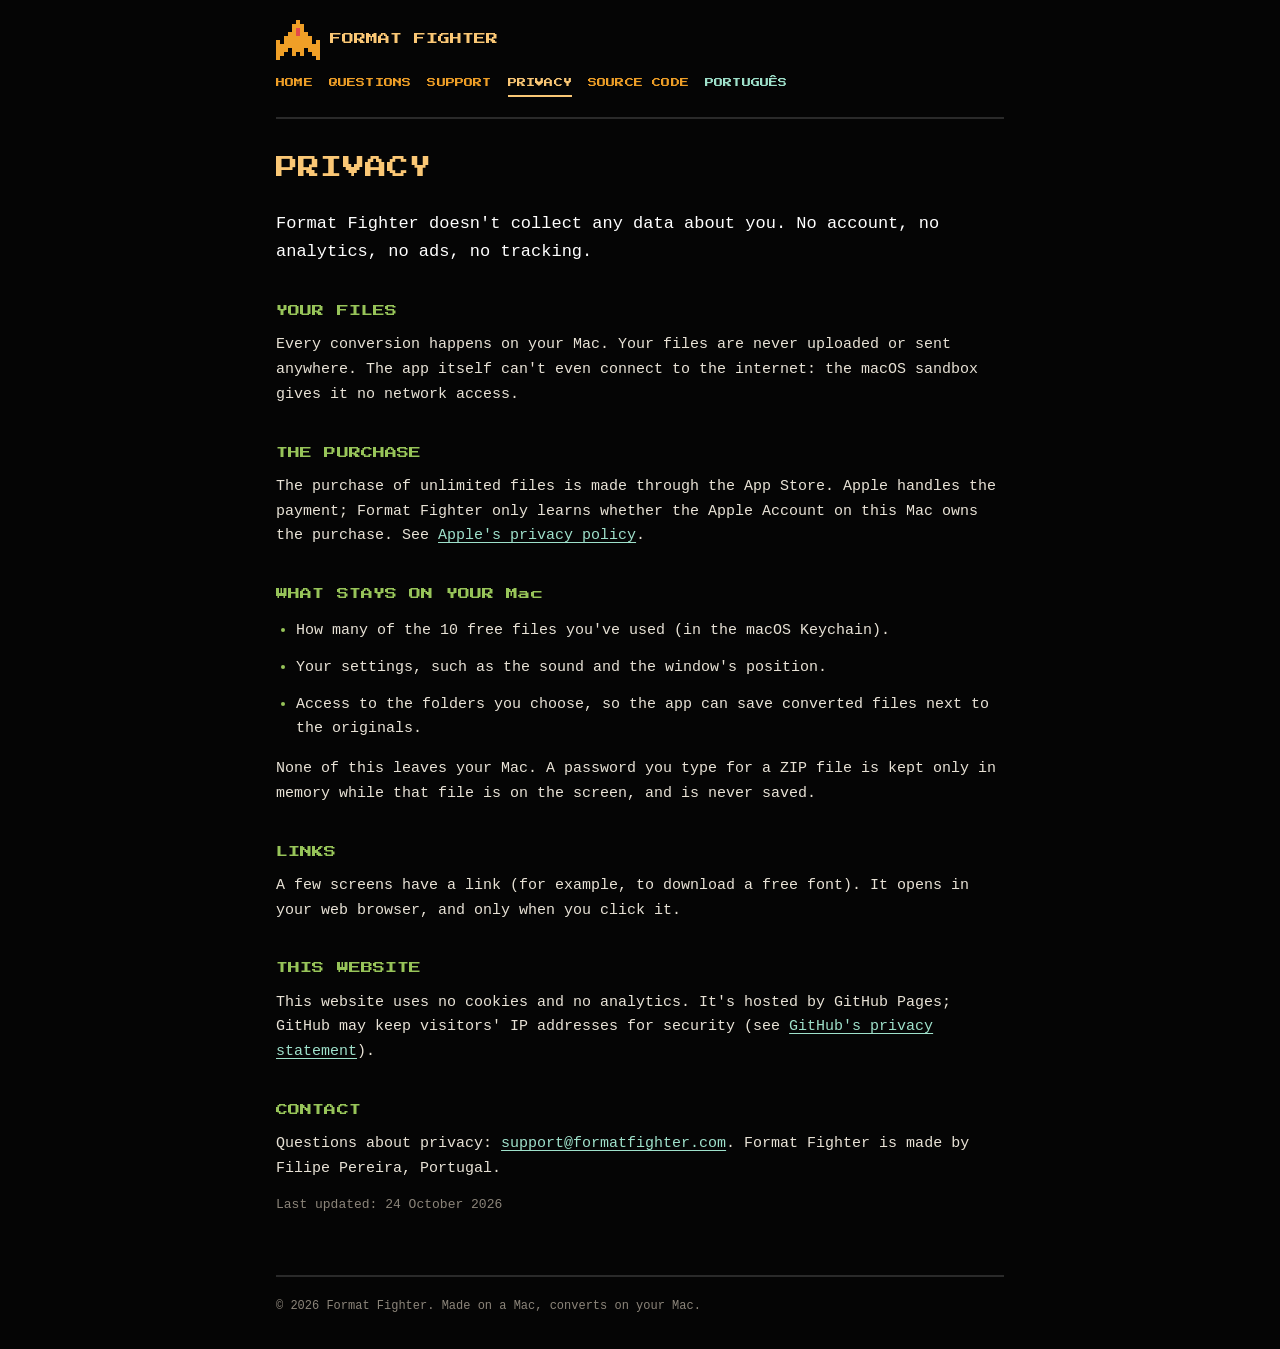
==== privacy.html @ f685d794 "Website for Format Fighter 1.0" ====
<!doctype html>
<html lang="en">
<head>
<meta charset="utf-8">
<meta name="viewport" content="width=device-width, initial-scale=1">
<title>Privacy — Format Fighter</title>
<link rel="stylesheet" href="style.css">
<link rel="alternate" hreflang="pt-PT" href="pt/privacy.html">
</head>
<body>
<header>
  <a class="brand" href="index.html"><svg class="ship" viewBox="0 0 11 10" width="44" height="40" shape-rendering="crispEdges" aria-hidden="true"><rect class="h" x="5" y="0" width="1" height="1"/><rect class="h" x="4" y="1" width="1" height="1"/><rect class="h" x="5" y="1" width="1" height="1"/><rect class="h" x="6" y="1" width="1" height="1"/><rect class="h" x="4" y="2" width="1" height="1"/><rect class="c" x="5" y="2" width="1" height="1"/><rect class="h" x="6" y="2" width="1" height="1"/><rect class="h" x="3" y="3" width="1" height="1"/><rect class="h" x="4" y="3" width="1" height="1"/><rect class="c" x="5" y="3" width="1" height="1"/><rect class="h" x="6" y="3" width="1" height="1"/><rect class="h" x="7" y="3" width="1" height="1"/><rect class="h" x="2" y="4" width="1" height="1"/><rect class="h" x="3" y="4" width="1" height="1"/><rect class="h" x="4" y="4" width="1" height="1"/><rect class="h" x="5" y="4" width="1" height="1"/><rect class="h" x="6" y="4" width="1" height="1"/><rect class="h" x="7" y="4" width="1" height="1"/><rect class="h" x="8" y="4" width="1" height="1"/><rect class="h" x="0" y="5" width="1" height="1"/><rect class="h" x="2" y="5" width="1" height="1"/><rect class="h" x="3" y="5" width="1" height="1"/><rect class="h" x="4" y="5" width="1" height="1"/><rect class="h" x="5" y="5" width="1" height="1"/><rect class="h" x="6" y="5" width="1" height="1"/><rect class="h" x="7" y="5" width="1" height="1"/><rect class="h" x="8" y="5" width="1" height="1"/><rect class="h" x="10" y="5" width="1" height="1"/><rect class="h" x="0" y="6" width="1" height="1"/><rect class="h" x="1" y="6" width="1" height="1"/><rect class="h" x="2" y="6" width="1" height="1"/><rect class="h" x="3" y="6" width="1" height="1"/><rect class="h" x="4" y="6" width="1" height="1"/><rect class="h" x="5" y="6" width="1" height="1"/><rect class="h" x="6" y="6" width="1" height="1"/><rect class="h" x="7" y="6" width="1" height="1"/><rect class="h" x="8" y="6" width="1" height="1"/><rect class="h" x="9" y="6" width="1" height="1"/><rect class="h" x="10" y="6" width="1" height="1"/><rect class="h" x="0" y="7" width="1" height="1"/><rect class="h" x="1" y="7" width="1" height="1"/><rect class="h" x="2" y="7" width="1" height="1"/><rect class="h" x="4" y="7" width="1" height="1"/><rect class="h" x="5" y="7" width="1" height="1"/><rect class="h" x="6" y="7" width="1" height="1"/><rect class="h" x="8" y="7" width="1" height="1"/><rect class="h" x="9" y="7" width="1" height="1"/><rect class="h" x="10" y="7" width="1" height="1"/><rect class="h" x="0" y="8" width="1" height="1"/><rect class="h" x="1" y="8" width="1" height="1"/><rect class="h" x="4" y="8" width="1" height="1"/><rect class="h" x="6" y="8" width="1" height="1"/><rect class="h" x="9" y="8" width="1" height="1"/><rect class="h" x="10" y="8" width="1" height="1"/><rect class="h" x="0" y="9" width="1" height="1"/><rect class="h" x="10" y="9" width="1" height="1"/></svg><span>FORMAT FIGHTER</span></a>
  <nav><a href="index.html">HOME</a><a href="faq.html">QUESTIONS</a><a href="support.html">SUPPORT</a><a href="privacy.html" aria-current="page">PRIVACY</a><a href="source.html">SOURCE CODE</a><a class="lang" href="pt/privacy.html" hreflang="pt-PT">PORTUGUÊS</a></nav>
</header>
<main>
<h1>PRIVACY</h1>
<p class="big">Format Fighter doesn't collect any data about you. No account, no analytics, no ads, no tracking.</p>
<h2>YOUR FILES</h2>
<p>Every conversion happens on your Mac. Your files are never uploaded or sent anywhere. The app itself can't even connect to the internet: the macOS sandbox gives it no network access.</p>
<h2>THE PURCHASE</h2>
<p>The purchase of unlimited files is made through the App Store. Apple handles the payment; Format Fighter only learns whether the Apple Account on this Mac owns the purchase. See <a href="https://www.apple.com/legal/privacy/">Apple's privacy policy</a>.</p>
<h2>WHAT STAYS ON YOUR Mac</h2>
<ul>
<li>How many of the 10 free files you've used (in the macOS Keychain).</li>
<li>Your settings, such as the sound and the window's position.</li>
<li>Access to the folders you choose, so the app can save converted files next to the originals.</li>
</ul>
<p>None of this leaves your Mac. A password you type for a ZIP file is kept only in memory while that file is on the screen, and is never saved.</p>
<h2>LINKS</h2>
<p>A few screens have a link (for example, to download a free font). It opens in your web browser, and only when you click it.</p>
<h2>THIS WEBSITE</h2>
<p>This website uses no cookies and no analytics. It's hosted by GitHub Pages; GitHub may keep visitors' IP addresses for security (see <a href="https://docs.github.com/site-policy/privacy-policies/github-general-privacy-statement">GitHub's privacy statement</a>).</p>
<h2>CONTACT</h2>
<p>Questions about privacy: <a href="mailto:support@formatfighter.com">support@formatfighter.com</a>. Format Fighter is made by Filipe Pereira, Portugal.</p>
<p class="note">Last updated: 24 October 2026</p>
</main>
<footer>© 2026 Format Fighter. Made on a Mac, converts on your Mac.</footer>
</body>
</html>
---- style.css ----
/* Format Fighter website: the app's arcade palette (CLAUDE.md §3). */
@font-face {
  font-family: "Format Fighter Arcade";
  src: url("fonts/FormatFighterArcade-Regular.ttf") format("truetype");
  font-display: swap;
}
:root {
  --bg: #050505; --amber-light: #FAC775; --amber: #EF9F27; --red: #E24B4A;
  --green: #97C459; --cyan: #9FE1CB; --text: #E8E2D6; --dim: #8C857A;
  --arcade: "Format Fighter Arcade", ui-monospace, Menlo, monospace;
  color-scheme: dark;
}
* { box-sizing: border-box; }
html { background: var(--bg); }
body {
  margin: 0 auto; max-width: 760px; padding: 0 16px;
  background: var(--bg); color: var(--text);
  font: 15px/1.65 ui-monospace, Menlo, monospace;
  -webkit-font-smoothing: antialiased;
}
header {
  display: flex; flex-wrap: wrap; align-items: center; justify-content: space-between;
  gap: 12px; padding: 20px 0; border-bottom: 2px solid #2a2a2a;
}
.brand { display: flex; align-items: center; gap: 10px; text-decoration: none; }
.brand span { font-family: var(--arcade); font-size: 12px; color: var(--amber-light); }
nav { display: flex; flex-wrap: wrap; gap: 6px 16px; }
nav a {
  font-family: var(--arcade); font-size: 9px; color: var(--amber); text-decoration: none;
  padding: 4px 0; letter-spacing: 0.02em;
}
nav a[aria-current="page"] { color: var(--amber-light); border-bottom: 2px solid var(--amber-light); }
nav a:hover { color: var(--amber-light); }
nav a.lang { color: var(--cyan); }
main { padding: 32px 0 48px; }
h1, h2, h3, .subtitle, .soon, th {
  font-family: var(--arcade); font-weight: normal; line-height: 1.6; letter-spacing: 0.01em;
}
h1 { font-size: 22px; color: var(--amber-light); margin: 0 0 24px; }
h2 { font-size: 12px; color: var(--green); margin: 36px 0 12px; }
h3 { font-size: 10px; color: var(--amber); margin: 28px 0 8px; }
p, li { margin: 0 0 12px; }
ul { padding-left: 20px; }
li::marker { color: var(--green); }
.contents { list-style: none; padding: 0; display: flex; flex-wrap: wrap; gap: 4px 20px; }
.contents a { font-family: var(--arcade); font-size: 9px; color: var(--green); text-decoration: none; }
.contents a:hover { color: var(--amber-light); }
h2[id] { scroll-margin-top: 16px; }
b { color: var(--amber-light); font-weight: 600; }
a { color: var(--cyan); text-underline-offset: 3px; }
a:hover { color: #fff; }
.big { font-size: 17px; color: #fff; }
.note { color: var(--dim); font-size: 13px; }
.hash { color: var(--dim); font-size: 12px; overflow-wrap: anywhere; }
.ship { display: block; image-rendering: pixelated; }
.ship .h { fill: var(--amber); }
.ship .c { fill: var(--red); }
.hero { text-align: center; padding: 16px 0 24px; }
.hero .ship { margin: 0 auto 28px; }
.hero h1 { font-size: 26px; margin-bottom: 12px; }
.subtitle { color: var(--green); font-size: 11px; margin: 0; }
.soon {
  text-align: center; color: var(--amber-light); font-size: 11px; margin: 36px 0 8px;
  animation: blink 1s steps(1) infinite;
}
.soon + .note { text-align: center; }
@keyframes blink { 50% { opacity: 0.25; } }
@media (prefers-reduced-motion: reduce) { .soon { animation: none; } }
table { border-collapse: collapse; width: 100%; margin: 0 0 12px; }
th, td { text-align: left; padding: 8px 12px 8px 0; border-bottom: 1px solid #2a2a2a; }
th { font-size: 9px; color: var(--amber); }
td { overflow-wrap: anywhere; }
footer {
  border-top: 2px solid #2a2a2a; padding: 20px 0 32px; color: var(--dim); font-size: 12px;
}
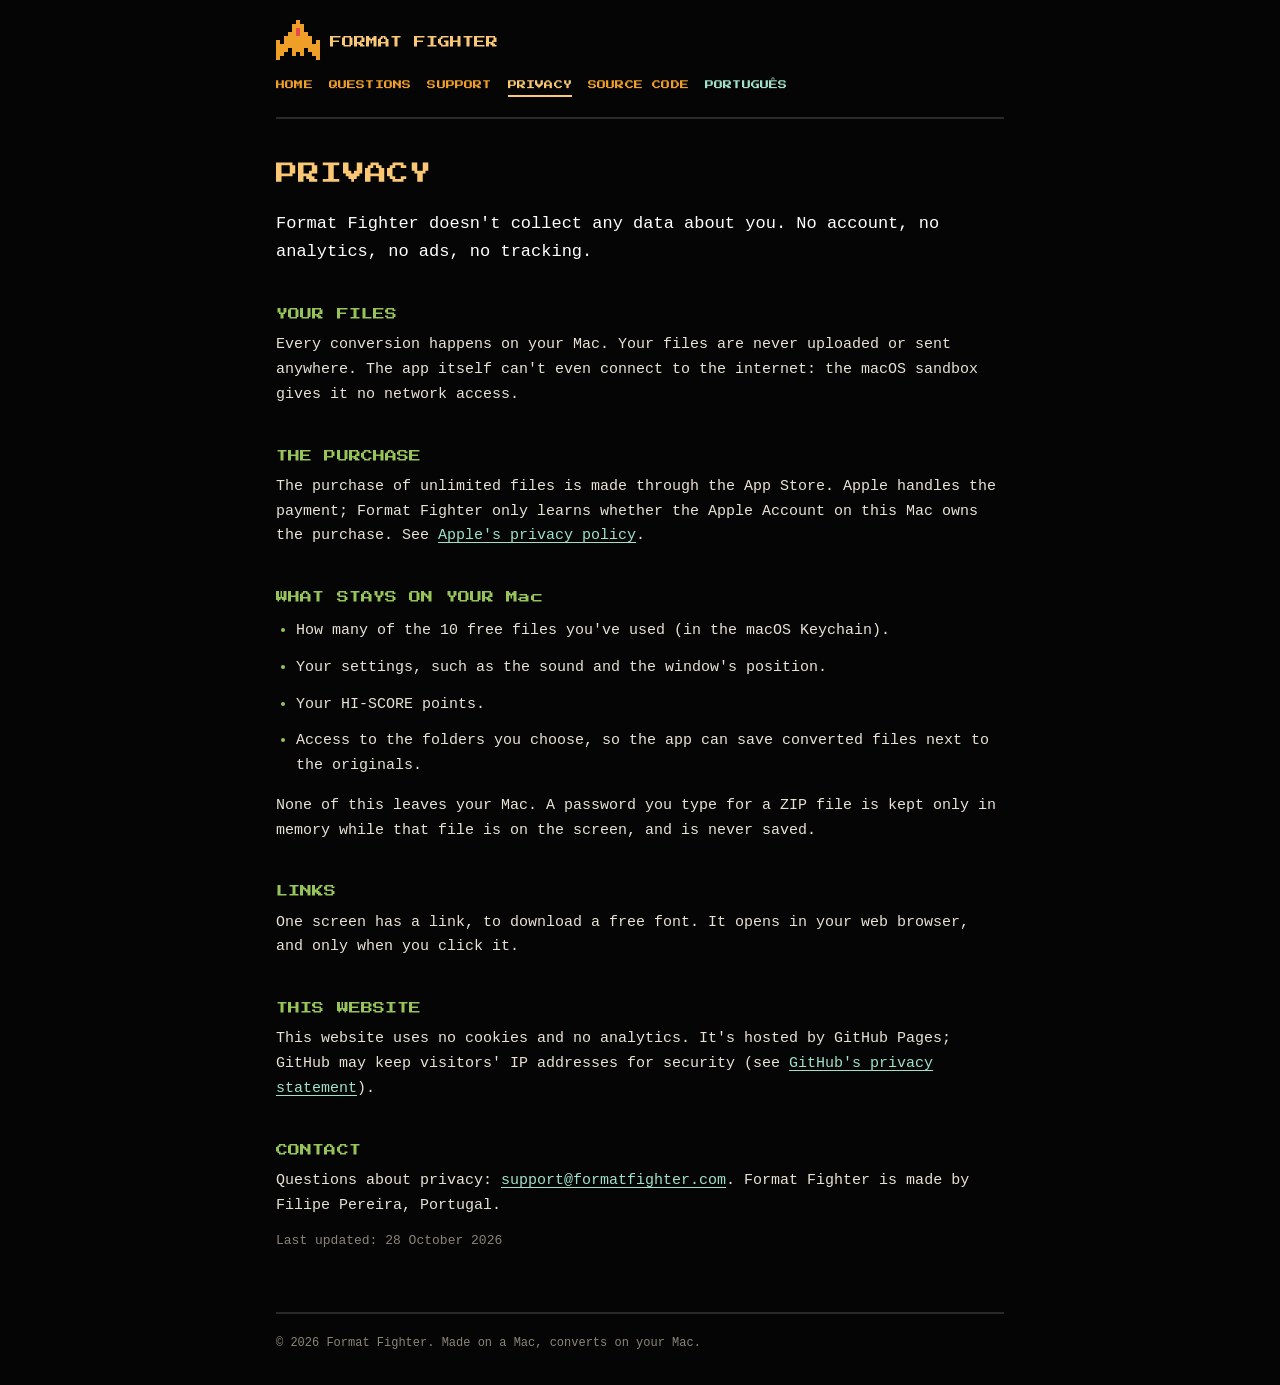
==== commit 06469076: "Website for Format Fighter 1.0" ====
--- a/privacy.html
+++ b/privacy.html
@@ -23,16 +23,17 @@
 <ul>
 <li>How many of the 10 free files you've used (in the macOS Keychain).</li>
 <li>Your settings, such as the sound and the window's position.</li>
+<li>Your HI-SCORE points.</li>
 <li>Access to the folders you choose, so the app can save converted files next to the originals.</li>
 </ul>
 <p>None of this leaves your Mac. A password you type for a ZIP file is kept only in memory while that file is on the screen, and is never saved.</p>
 <h2>LINKS</h2>
-<p>A few screens have a link (for example, to download a free font). It opens in your web browser, and only when you click it.</p>
+<p>One screen has a link, to download a free font. It opens in your web browser, and only when you click it.</p>
 <h2>THIS WEBSITE</h2>
 <p>This website uses no cookies and no analytics. It's hosted by GitHub Pages; GitHub may keep visitors' IP addresses for security (see <a href="https://docs.github.com/site-policy/privacy-policies/github-general-privacy-statement">GitHub's privacy statement</a>).</p>
 <h2>CONTACT</h2>
 <p>Questions about privacy: <a href="mailto:support@formatfighter.com">support@formatfighter.com</a>. Format Fighter is made by Filipe Pereira, Portugal.</p>
-<p class="note">Last updated: 24 October 2026</p>
+<p class="note">Last updated: 28 October 2026</p>
 </main>
 <footer>© 2026 Format Fighter. Made on a Mac, converts on your Mac.</footer>
 </body>
